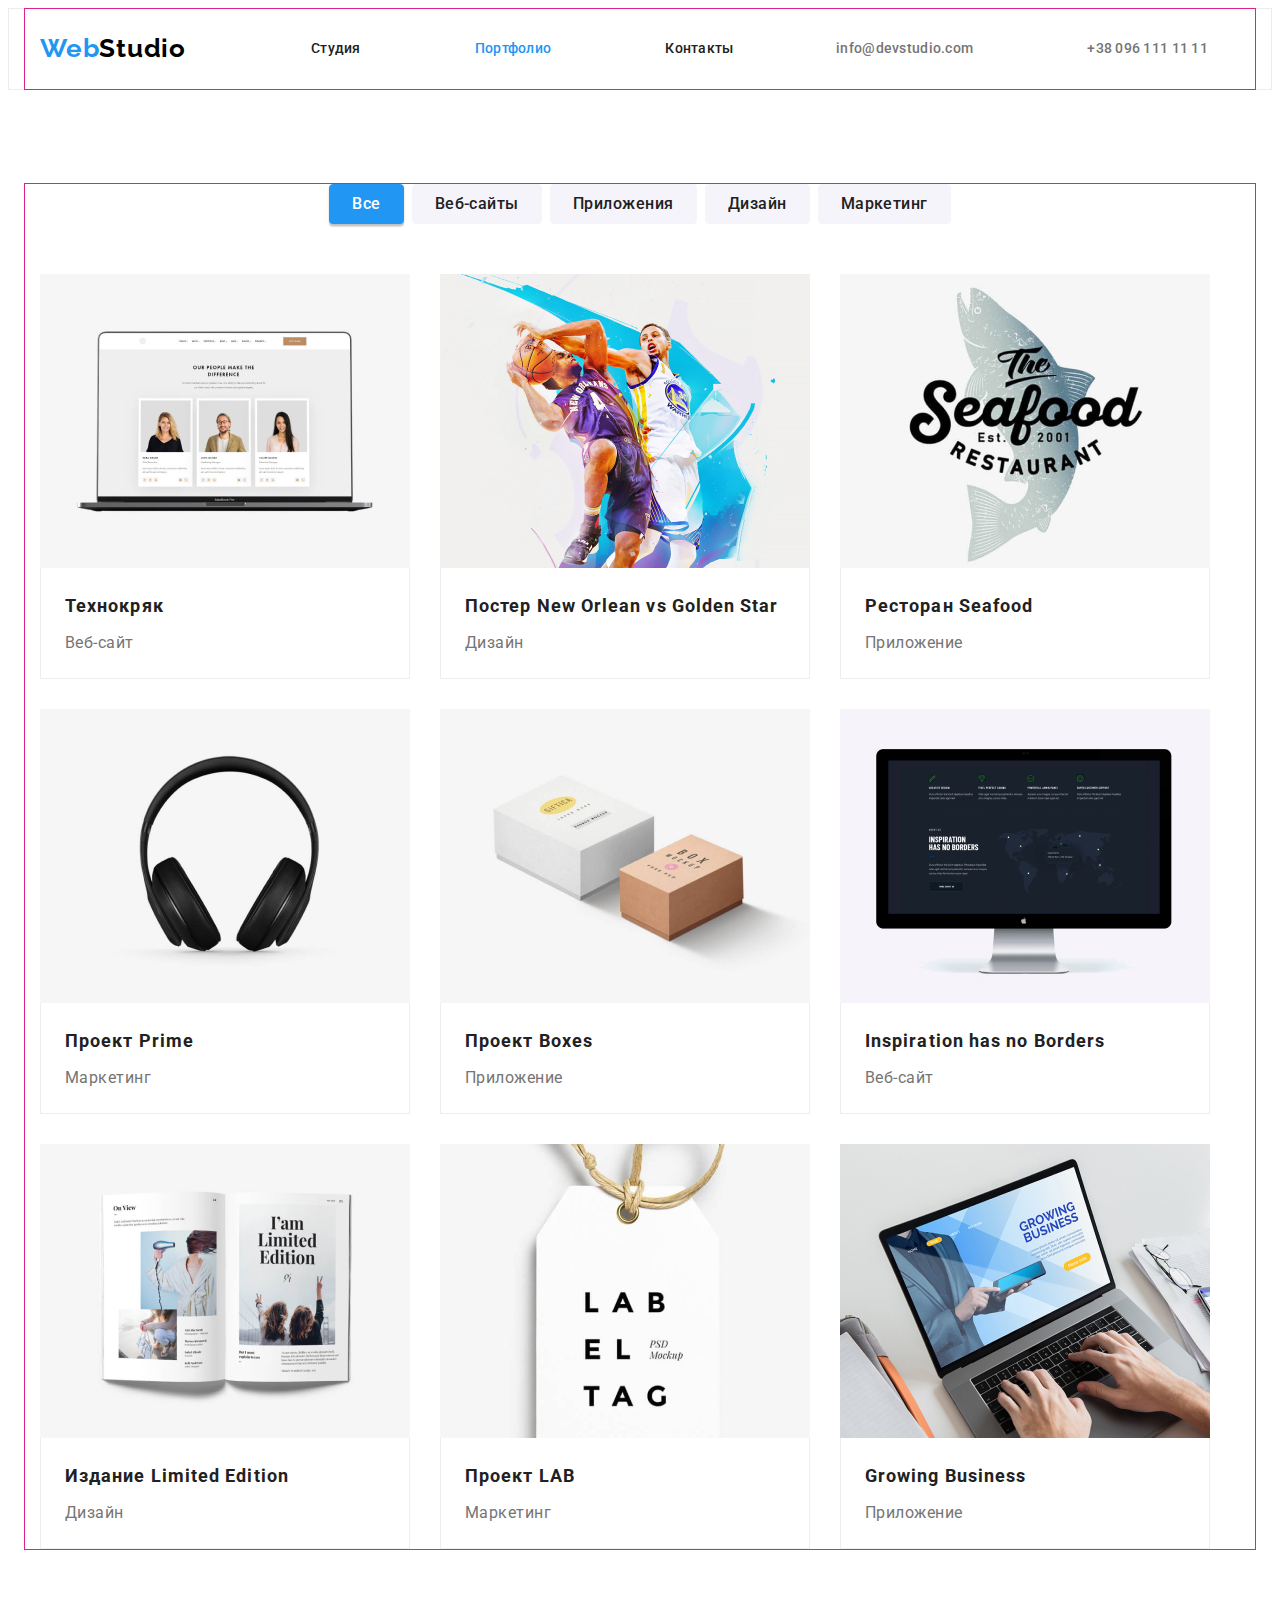
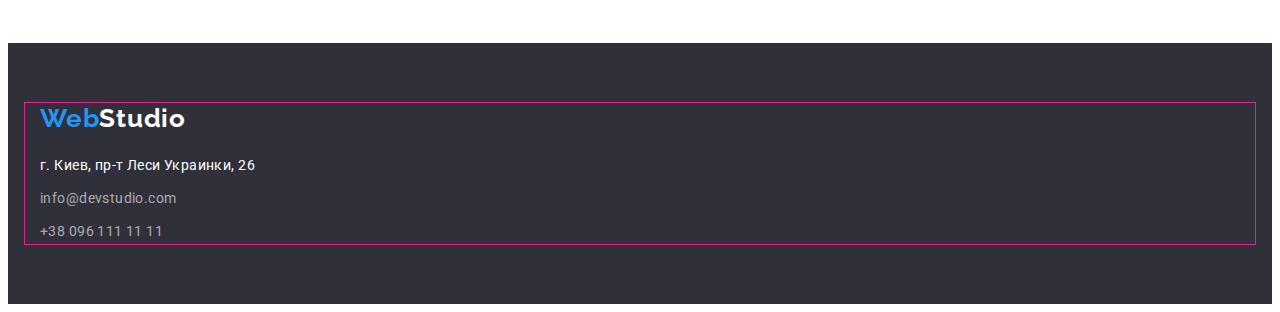
==== portfolio.html @ ac84b29f "change" ====
<!DOCTYPE html>
<html lang="ru">
<head>
    <meta charset="UTF-8">
    <meta http-equiv="X-UA-Compatible" content="IE=edge">
    <meta name="viewport" content="width=device-width, initial-scale=1.0">
    <link rel="preconnect" href="https://fonts.googleapis.com">
    <link rel="preconnect" href="https://fonts.gstatic.com" crossorigin>
    <link href="https://fonts.googleapis.com/css2?family=Raleway:wght@700&family=Roboto:wght@400;500;700;900&display=swap"
        rel="stylesheet">
        <link rel="stylesheet" href="https://cdnjs.cloudflare.com/ajax/libs/modern-normalize/1.1.0/modern-normalize.min.css"
            integrity="sha512-wpPYUAdjBVSE4KJnH1VR1HeZfpl1ub8YT/NKx4PuQ5NmX2tKuGu6U/JRp5y+Y8XG2tV+wKQpNHVUX03MfMFn9Q=="
            crossorigin="anonymous" referrerpolicy="no-referrer" />
    <link rel="stylesheet" href="./css/styles.css">
    <title>Портфолио</title>
</head>
<body>
    <header class="header">
        <div class="container">
        <nav class="header-navigation">
            <a href="" lang="en" class="logo link"><span class="accent">Web</span>Studio</a>
            <ul class="header-list list"> 
                <li class="header-item"><a href="./index.html" class="header-link link">Студия</a></li>
                <li class="header-item"><a href="" class="header-link link current">Портфолио</a></li>
                <li class="header-item"><a href="" class="header-link link">Контакты</a></li>
            </ul>
        </nav> 
            <ul class="header-list-contacts list">
                <li class="header-item-contacts"><a href="mailto:info@devstudio.com" class="header-link-contacts link">info@devstudio.com</a></li>
                <li class="header-item-contacts"><a href="tel:+380961111111" class="header-link-contacts link">+38 096 111 11 11</a></li>
            </ul>
        </div>
    </header>
    <main>
        <section class="portfolio section">
            <div class="container">
                <h1  class="portfolio-top-title visually-hidden">Портфолио</h1>
            <ul class="portfolio-btn-list list">
                <li class="portfolio-btn-item"> <button type="button" class="portfolio-btn current-btn">Все</button> </li>
                <li class="portfolio-btn-item"><button type="button" class="portfolio-btn">Веб-сайты</button></li>
                <li class="portfolio-btn-item"><button type="button" class="portfolio-btn">Приложения</button></li>
                <li class="portfolio-btn-item"><button type="button" class="portfolio-btn">Дизайн</button></li>
                <li class="portfolio-btn-item"><button type="button" class="portfolio-btn">Маркетинг</button></li>
            </ul> 
            <ul class="portfolio-list list">
                <li class="portfolio-item">                                                           
                        <img src="./images/box4.jpg" alt="Веб-сайт" width="370">
                        <div class="portfolio-content">
                        <h2 class="portfolio-bottom-title">Технокряк</h2>
                        <p class="portfolio-text">Веб-сайт</p></div>
                </li>
                <li class="portfolio-item">                        
                        <img src="./images/box5.jpg" alt="Постер" width="370">
                        <div class="portfolio-content">
                        <h2 class="portfolio-bottom-title">Постер <span lang="en">New Orlean vs Golden Star</span> </h2>
                        <p class="portfolio-text">Дизайн</p> </div>
                </li> 
                <li class="portfolio-item">                         
                        <img src="./images/box6.jpg" alt="Ресторан " width="370">
                        <div class="portfolio-content">
                        <h2 class="portfolio-bottom-title">Ресторан <span lang="en">Seafood</span></h2>
                        <p class="portfolio-text">Приложение</p></div>
                </li>
                <li class="portfolio-item">                         
                        <img src="./images/box7.jpg" alt="Наушники" width="370">
                        <div class="portfolio-content">
                        <h2 class="portfolio-bottom-title">Проект <span lang="en">Prime</span></h2>
                        <p class="portfolio-text">Маркетинг</p> </div>
                </li>
                <li class="portfolio-item">                        
                        <img src="./images/box8.jpg" alt="Упаковка" width="370">
                        <div class="portfolio-content">
                        <h2 class="portfolio-bottom-title">Проект <span lang="en">Boxes</span></h2>
                        <p class="portfolio-text">Приложение</p> </div>
                </li>
                <li class="portfolio-item">                         
                        <img src="./images/box9.jpg" alt="Монитор" width="370">
                        <div class="portfolio-content">
                        <h2 lang="en" class="portfolio-bottom-title">Inspiration has no Borders</h2>
                        <p class="portfolio-text">Веб-сайт</p> </div>
                </li>
                <li class="portfolio-item">                        
                        <img src="./images/box10.jpg" alt="Журнал" width="370">
                        <div class="portfolio-content">
                        <h2 class="portfolio-bottom-title">Издание <span lang="en">Limited Edition</span></h2>
                        <p class="portfolio-text">Дизайн</p></div>
                </li>
                <li class="portfolio-item">                         
                        <img src="./images/box11.jpg" alt="Карточка" width="370">
                        <div class="portfolio-content">
                        <h2 class="portfolio-bottom-title">Проект <span lang="en">LAB</span></h2>
                        <p class="portfolio-text">Маркетинг</p></div>
                </li>
                <li class="portfolio-item">                        
                        <img src="./images/box12.jpg" alt="Ноутбук" width="370">
                        <div class="portfolio-content">
                        <h2 lang="en" class="portfolio-bottom-title">Growing Business</h2>
                        <p class="portfolio-text">Приложение</p> </div>
                </li>
            </ul>
            </div>
        </section>
    </main>
    <footer class="footer">
        <div class="container">
        <a href="" lang="en" class="logo-second link"><span class="accent">Web</span>Studio</a>
        <address class="footer-address">
            <ul class="footer-list list">
                <li class="footer-item-address">г. Киев, пр-т Леси Украинки, 26</li>
                <li class="footer-item mail"><a href="mailto:info@devstudio.com" class="footer-link link">info@devstudio.com</a></li>
                <li class="footer-item"><a href="tel:+380961111111" class="footer-link link">+38 096 111 11 11</a></li>
            </ul>
        </address>
        </div>
    </footer>
    
</body>
</html>
---- css/styles.css ----
:root {
  --body-color:#ffffff;/* колір фону сайту*/
  --logo-top-color: #000000; /* лого хедер*/
  --logo-bottom-color:#FFFFFF;/* лого футер*/
  --accent-color: #2196F3; /*  лого веб*/
  --header-color:  #212121;;/* колір посилань*/
  --hover-color:#2196F3;/* колір посилань при ховері*/
  --current-color:#2196F3; /* знаходження на поточному посиланні*/
  --hero-color:#2F303A;/* колір фону героя*/
  --top-title-color:  #FFFFFF;/* колір заголовку 1 студія*/
  --bottom-title-color: #212121;/* колір заголовку 2 студія*/
  --second-title-color:#212121;/* колір заголовку 3 студія*/
  --third-title-color:#212121;/* колір заголовку 1 портфоліо*/
  --top-btn-color: #FFFFFF;/* колір тексту кнопки студія*/
  --hover-btn-color:#188CE8;/* колір тексту кнопки студія при ховері*/
  --second-btn-color: #212121;/* колір тексту кнопки портфоліо*/
  --bacground-btn-color:#F5F4FA;/* колір фону кнопки портфоліо*/
  --top-text-color:#757575;/* колір тексту 1 студія*/
  --bottom-text-color: #757575;/* колір тексту 2 студія*/
  --second-text-color:#757575;/* колір тексту портфоліо*/
  --team-color:#FFFFFF;/* колір фону команда*/
  --team-fon-color:#F5F4FA;/* колір фону секціі команда*/
  --footer-color:#2F303A;/* колір фону футер*/
  --address-color:#FFFFFF;/* колір адреси*/
  --contacts-color: rgba(255, 255, 255, 0.6);/* колір пошти тел*/
  --portfolio-fon-color:#FFFFFF;/* колір фону карток портфоліо*/
  --first-margin:30px;
  --second-margin:30px;
 }
body {
  font-family: 'Roboto',sans-serif;
  font-size: 14px;

  color: var(--top-text-color);
  background-color:var(--body-color);
}
p,
h1,
h2,
h3,
h4,
h5,
h6 {
  margin: 0;
}
ul,
ol {
  padding-left: 0;
  margin: 0;
}
img {
  display: block;
  max-width: 100%;
  height: auto;
}
.link {
  text-decoration: none;
}
.list {
  list-style: none;
}
.container {
  width: 1200px;
  padding-left: 15px;
  padding-right: 15px;
  margin: 0 auto;
  outline: 1px solid rgb(224, 34, 145);
}
.section{
  padding-top: 94px;
  padding-bottom: 94px;
}
.visually-hidden {
  position: absolute;
  white-space: nowrap;
  width: 1px;
  height: 1px;
  overflow: hidden;
  border: 0;
  padding: 0;
  clip: rect(0 0 0 0);
  clip-path: inset(50%);
  margin: -1px;
}

/*-----------HEADER-----------*/

.header{
  border: 1px solid #ECECEC;
}
.header .container{
  display: flex;
  align-items: center;
}
.header-navigation{
  display: flex;
}
.logo {
font-family: 'Raleway','Tahoma', sans-serif;
font-weight: 700;
font-size: 26px;
line-height: 1.19;
letter-spacing: 0.03em;

padding-top: 24px;
padding-bottom: 24px;

color: var(--logo-top-color);

}
.accent{
font-family: 'Raleway','Tahoma', sans-serif;
font-weight: 700;
font-size: 26px;
line-height: 1.19;
letter-spacing: 0.03em;

color: var(--accent-color)
}
.header-list{
display: flex;
align-items: center;
margin-left: 93px;
}
.header-link{
font-weight: 500;
font-size: 14px;
line-height: 1.14;
letter-spacing: 0.02em;

display: inline-block;
padding:32px;

color: var(--header-color);
}
.header-link:hover,
.header-link:focus {
color:var(--hover-color);
}
.current{
color: var(--current-color);
}
.header-item + .header-item{
margin-left: 50px;
}
.header-list-contacts{
display: flex;
margin-left: auto;
}
.header-link-contacts{
font-weight: 500;
font-size: 14px;
line-height: 1.14;
letter-spacing: 0.02em;

display: inline-block;
padding: 32px;
color: var(--top-text-color);
}
.header-link-contacts:hover,
.header-link-contacts:focus {
color:var(--hover-color);
}
.header-item-contacts + .header-item-contacts{
margin-left: 50px;
}

/*-----------HERO-----------*/

.hero{
padding-top: 200px;
padding-bottom: 200px;
text-align: center;

background-color: var(--hero-color);
}
.hero-title{
font-family: 'Roboto';
font-weight: 900;
font-size: 44px;
line-height: 1.36;
letter-spacing: 0.06em;
text-transform: uppercase;
text-align: center;
width: 696px;
display: inline-block;

margin-bottom: var(--second-margin);

color: var(--top-title-color);
}
.hero-btn { 
min-width: 200px;
height: 50px;
font-family: inherit;
font-weight: 700;
font-size: 16px;
line-height: 1.88;
text-align: center;
letter-spacing: 0.06em;

display: block;
margin: 0 auto;
border: 1px solid #2196F3;
box-shadow: 0px 4px 4px rgba(0, 0, 0, 0.15);
border-radius: 4px;

color: var(--top-btn-color);
background-color:var(--accent-color) ;
}

.hero-btn:hover,
.hero-btn:focus{
background-color:var(--hover-btn-color) ; 
}

/*-------------FEATURE---------------*/

.feature{
  padding-bottom: 47px;
}
.feature-list{
  display: flex;
}
.feature-item{
  width: 270px;
}
.feature-item + .feature-item{
 margin-left: var(--first-margin);
}

.feature-bottom-title{
font-family: 'Roboto';
font-size: 14px;
line-height: 1.14;
letter-spacing: 0.03em;
text-transform: uppercase;
margin-bottom: 10px;

color: var(--second-title-color);
}
.feature-text{
font-size: 14px;
line-height: 1.71;
letter-spacing: 0.03em;

color: var(--top-text-color);
}

/*-----------------work----------------*/

.work{
  padding-top: 47px;
}
.work-title,
.team-top-title{
font-family: 'Roboto';
font-size: 36px;
line-height: 1.17;
text-align: center;
letter-spacing: 0.03em;

margin-bottom: 50px;

color: var(--bottom-title-color);
}
.work-list{
  display: flex;
}
.work-item + .work-item{
  margin-left: var(--first-margin);
}

/*---------------team--------------------*/

.team{
  background-color:var(--team-fon-color);
}
.team-top-title{
  margin-bottom: 50px;
}
.team-list{
  display: flex;
}
.team-item + .team-item{
  margin-left: var(--first-margin);
}
.team-item{
  background-color: var(--team-color);
  box-shadow: 0px 1px 3px rgba(0, 0, 0, 0.12), 0px 1px 1px rgba(0, 0, 0, 0.14), 0px 2px 1px rgba(0, 0, 0, 0.2);
  border-radius: 0px 0px 4px 4px;
  overflow: hidden;

  padding-bottom: 30px;
}
.team-img{
  margin-bottom: var(--second-margin);
}
.team-bottom-title{
font-family: 'Roboto';
font-weight: 500;
font-size: 16px;
line-height: 1.19;
text-align: center;
letter-spacing: 0.03em;

margin-bottom: 10px;

color: var(--second-title-color);
}
.team-text{
font-size: 16px;
line-height: 1.19;
text-align: center;
letter-spacing: 0.03em;

color: var(--bottom-text-color);
}

/*-------------footer----------*/

.footer{
  padding-top: 60px;
  padding-bottom:60px ;
    
  background-color: var(--footer-color);
}
.logo-second{
font-family: 'Raleway','Tahoma', sans-serif;
font-weight: 700;
font-size: 26px;
line-height: 1.19;
letter-spacing: 0.03em; 

color:var(--logo-bottom-color);
}
.footer-list{
  font-style: normal;
}
.footer-link{
font-size: 14px;
line-height:1.71;
letter-spacing: 0.03em;
color: var(--contacts-color);

}
.footer-link:hover,
.footer-link:focus {
  color:var(--hover-color);
}
.footer-address{
  margin-top: 20px;
}
.footer-item-address{
font-size: 14px;
line-height: 1.71;
letter-spacing: 0.03em;

margin-bottom: 9px;

color:var(--address-color);
}
.mail{
  margin-bottom: 9px;
}


/*---------------hero portfolio-------------------*/
.portfolio-btn-list{
  display: flex;
  justify-content: center;
  margin-bottom: 50px;
}
.portfolio-btn-item + .portfolio-btn-item{
  margin-left: 8px;
}
.portfolio-btn {
font-family: inherit;
font-weight: 500;
font-size: 16px;
line-height: 1.62;
text-align: center;
letter-spacing: 0.03em;
cursor: pointer;

padding: 6px 22px;
border: 1px solid #F5F4FA;
border-radius: 4px;

color:var(--second-btn-color);
background-color:var(--bacground-btn-color);
}
.current-btn{
  border: 1px solid #2196F3;
  box-shadow: 0px 3px 1px rgba(0, 0, 0, 0.1), 0px 1px 2px rgba(0, 0, 0, 0.08), 0px 2px 2px rgba(0, 0, 0, 0.12);
  border-radius: 4px;

  color: var(--top-btn-color);
  background-color: var(--current-color);
}
.portfolio-btn:hover,
.portfolio-btn:focus{
  border: 1px solid #2196F3;
  box-shadow: 0px 3px 1px rgba(0, 0, 0, 0.1), 0px 1px 2px rgba(0, 0, 0, 0.08), 0px 2px 2px rgba(0, 0, 0, 0.12);
  border-radius: 4px;

  color:var(--top-btn-color) ;
  background-color: var(--hover-color);
}
.portfolio-list{
  display: flex;
  flex-wrap: wrap;
  margin-left: -30px;
  margin-top: -30px;
}
.portfolio-item{
  flex-basis: calc(100%/3-30px);
  margin-left: 30px;
  margin-top: 30px;
}
.portfolio-content{
padding: 20px 24px;
border: 1px solid #EEEEEE;
border-top: none;
}
.portfolio-bottom-title {
font-family: 'Roboto';
font-size: 18px;
line-height: 2.0;
letter-spacing: 0.06em;

margin-bottom: 4px;

color: var(--third-title-color);
background-color:var(--portfolio-fon-color);
}
.portfolio-text {
font-size: 16px;
line-height: 1.88;
letter-spacing: 0.03em;

color: var(--second-text-color);
background-color:var(--portfolio-fon-color);
}
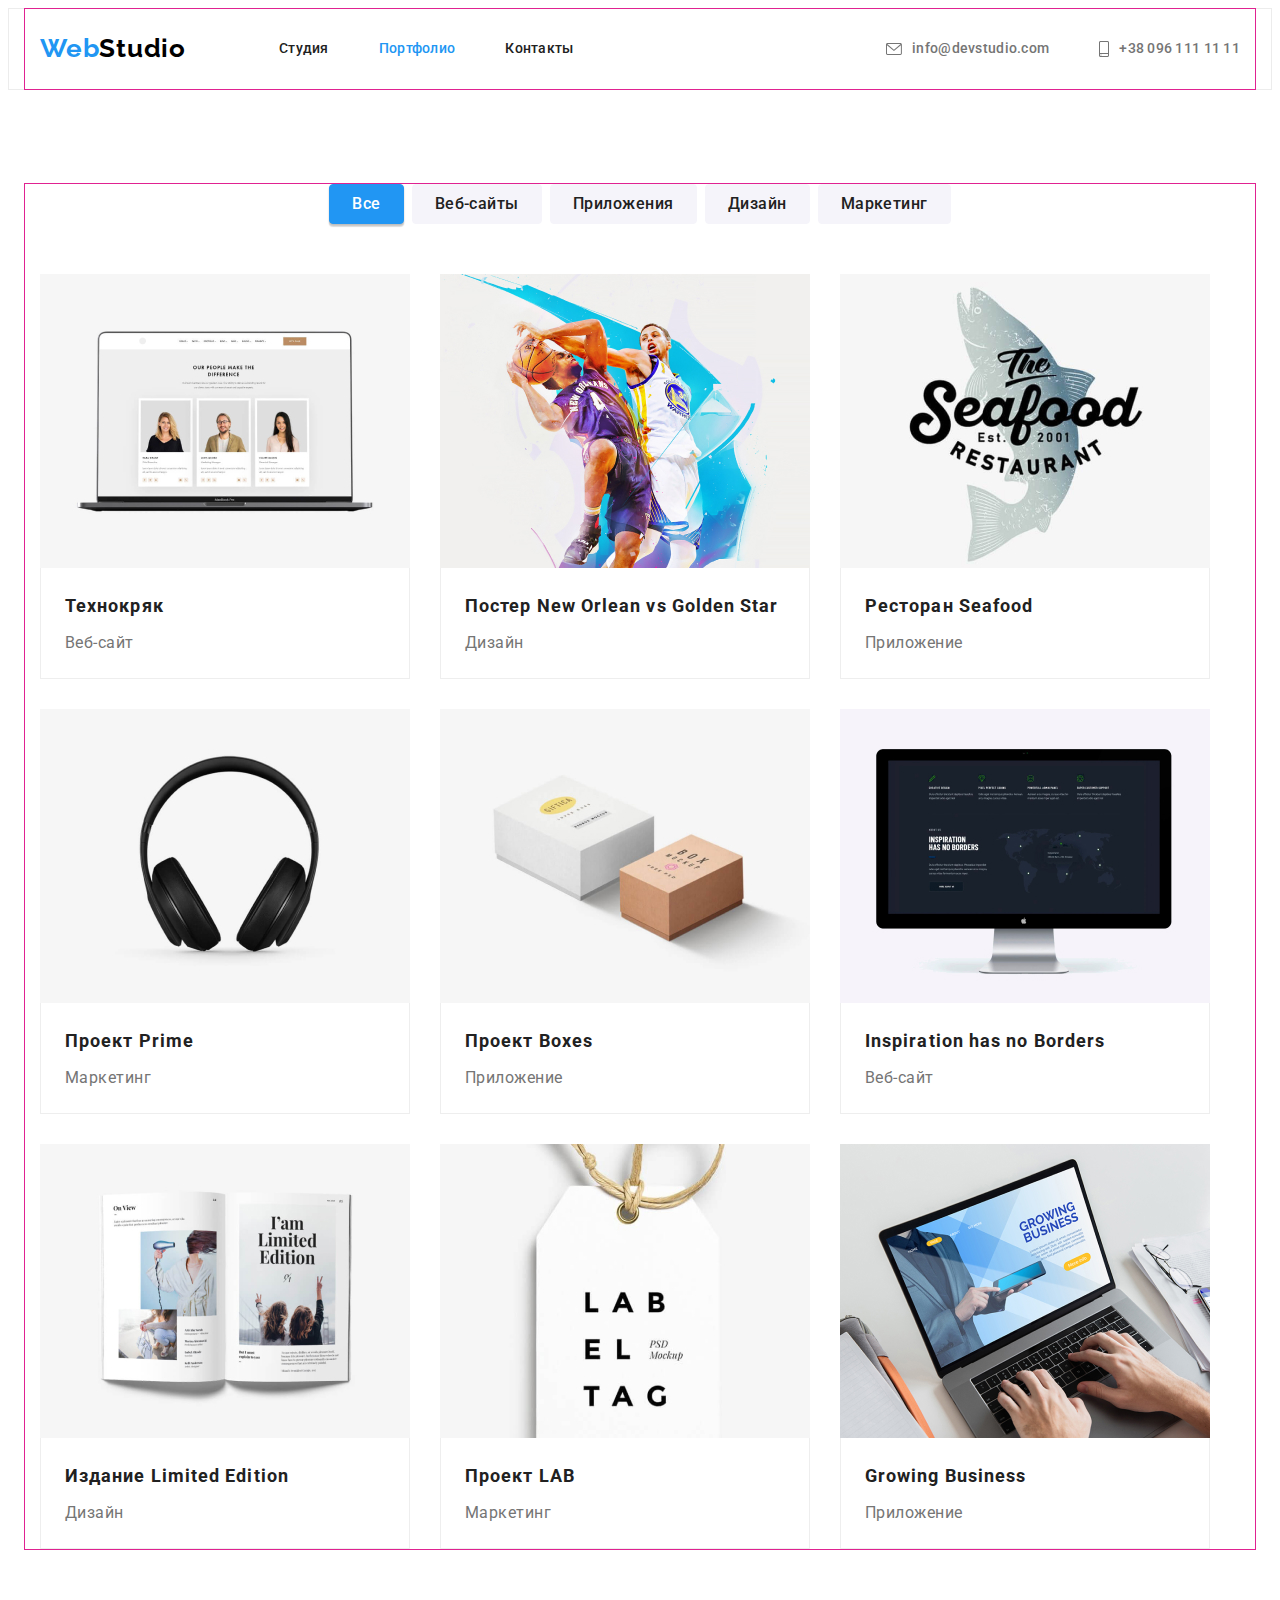
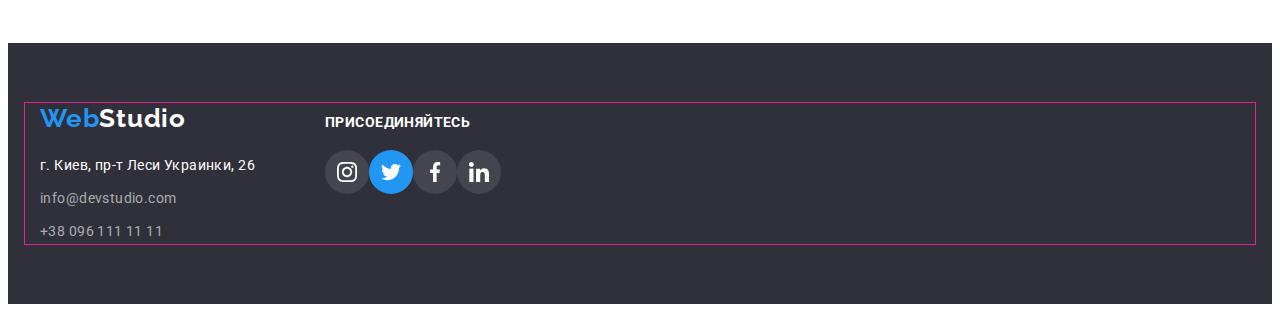
==== commit dc765408: "change color heder contacts" ====
--- a/portfolio.html
+++ b/portfolio.html
@@ -26,8 +26,14 @@
             </ul>
         </nav> 
             <ul class="header-list-contacts list">
-                <li class="header-item-contacts"><a href="mailto:info@devstudio.com" class="header-link-contacts link">info@devstudio.com</a></li>
-                <li class="header-item-contacts"><a href="tel:+380961111111" class="header-link-contacts link">+38 096 111 11 11</a></li>
+                <li class="header-item-contacts"><a href="mailto:info@devstudio.com" class="header-link-contacts link">
+                    <svg class="icon-envelope current" width="16" height="12">
+                        <use href="./images/icons.svg#icon-envelope"></use>
+                    </svg> info@devstudio.com</a></li>
+                <li class="header-item-contacts"><a href="tel:+380961111111" class="header-link-contacts link">
+                    <svg class="icon-smartphone" width="10" height="16">
+                        <use href="./images/icons.svg#icon-smartphone"></use>
+                    </svg> +38 096 111 11 11</a></li>
             </ul>
         </div>
     </header>
@@ -102,7 +108,8 @@
         </section>
     </main>
     <footer class="footer">
-        <div class="container">
+        <div class="container footer-contacts">
+            <div class="addresses">
         <a href="" lang="en" class="logo-second link"><span class="accent">Web</span>Studio</a>
         <address class="footer-address">
             <ul class="footer-list list">
@@ -111,6 +118,28 @@
                 <li class="footer-item"><a href="tel:+380961111111" class="footer-link link">+38 096 111 11 11</a></li>
             </ul>
         </address>
+            </div>
+           <div class="social">
+            <p class="footer-text">присоединяйтесь</p>
+            <ul class="footer-soc-list list">
+                <li class="footer-soc-item"><a class="footer-soc-link" href="">
+                        <svg class="footer-soc-icon" width="20" height="20">
+                            <use href="./images/icons.svg#icon-instagram-2"></use>
+                        </svg></a></li>
+                <li class="footer-soc-item"><a class="footer-soc-link current" href="">
+                        <svg class="footer-soc-icon" width="20" height="20">
+                            <use href="./images/icons.svg#icon-twitter-1"></use>
+                        </svg></a></li>
+                <li class="footer-soc-item"><a class="footer-soc-link" href="">
+                        <svg class="footer-soc-icon" width="20" height="20">
+                            <use href="./images/icons.svg#icon-facebook-1"></use>
+                        </svg></a></li>
+                <li class="footer-soc-item"><a class="footer-soc-link" href="">
+                        <svg class="footer-soc-icon" width="20" height="20">
+                            <use href="./images/icons.svg#icon-linkedin-1"></use>
+                        </svg></a></li>
+            </ul>
+            </div>
         </div>
     </footer>
     
--- a/css/styles.css
+++ b/css/styles.css
@@ -128,8 +128,9 @@
 line-height: 1.14;
 letter-spacing: 0.02em;
 
-display: inline-block;
-padding:32px;
+display: block;
+padding-top: 32px;
+padding-bottom: 32px;
 
 color: var(--header-color);
 }
@@ -153,26 +154,69 @@
 line-height: 1.14;
 letter-spacing: 0.02em;
 
-display: inline-block;
-padding: 32px;
+display: flex;
+align-items: center;
+padding-top: 32px;
+padding-bottom: 32px;
+
 color: var(--top-text-color);
 }
 .header-link-contacts:hover,
 .header-link-contacts:focus {
 color:var(--hover-color);
 }
+.header-link-contacts.current{
+color: var(--current-color);
+}
 .header-item-contacts + .header-item-contacts{
 margin-left: 50px;
 }
+.header-item-contacts{
+display: flex;
+align-items: center;
+}
+.icon-envelope{
+  display: block;
+  cursor: pointer;
+  margin-right: 10px;
+  fill: #757575;
+}
+ .header-link-contacts.current .icon-envelope{
+fill: var(--current-color);
+}
+.header-link-contacts:hover .icon-envelope,
+.header-link-contacts:focus .icon-envelope{
+fill:var(--hover-color);
+}
+.icon-smartphone{
+  display: block;
+  cursor: pointer;
+  margin-right: 10px;
+  fill: #757575;
+}
+.header-link-contacts:hover .icon-smartphone,
+.header-link-contacts:focus .icon-smartphone{
+fill:var(--hover-color);
+}
 
 /*-----------HERO-----------*/
 
 .hero{
-padding-top: 200px;
-padding-bottom: 200px;
-text-align: center;
-
-background-color: var(--hero-color);
+  padding-top: 200px;
+  padding-bottom: 200px;
+  text-align: center;
+  max-width: 1600px;
+  height: 600px; 
+  margin-left: auto;
+  margin-right: auto;
+  background-image: linear-gradient(
+      rgba(47, 48, 58, 0.4),
+      rgba(47, 48, 58, 0.4)
+    ),
+    url(../images/hero.jpg);
+  background-repeat: no-repeat;
+  background-position: center;
+  background-size: cover;
 }
 .hero-title{
 font-family: 'Roboto';
@@ -219,6 +263,17 @@
 .feature{
   padding-bottom: 47px;
 }
+.feature-icon{
+display: flex;
+width: 270px;
+height: 120px;
+border-radius: 4px;
+justify-content: center;
+align-items: center;
+margin-bottom: 30px;
+
+background-color: #F5F4FA;
+}
 .feature-list{
   display: flex;
 }
@@ -228,7 +283,12 @@
 .feature-item + .feature-item{
  margin-left: var(--first-margin);
 }
-
+.antenna{
+  width: 270px;
+  height: 120px;
+  border-radius: 4px;
+  background-color: #F5F4FA;
+}
 .feature-bottom-title{
 font-family: 'Roboto';
 font-size: 14px;
@@ -253,7 +313,8 @@
   padding-top: 47px;
 }
 .work-title,
-.team-top-title{
+.team-top-title,
+.clients-title{
 font-family: 'Roboto';
 font-size: 36px;
 line-height: 1.17;
@@ -275,9 +336,6 @@
 
 .team{
   background-color:var(--team-fon-color);
-}
-.team-top-title{
-  margin-bottom: 50px;
 }
 .team-list{
   display: flex;
@@ -314,10 +372,84 @@
 text-align: center;
 letter-spacing: 0.03em;
 
+margin-bottom: 16px;
+
 color: var(--bottom-text-color);
 }
-
-/*-------------footer----------*/
+.team-soc-list{
+  display: flex;
+  justify-content: center;
+}
+.team-soc-item + .team-soc-item{
+  margin-left: 10px;
+}
+.team-soc-link{
+  width: 44px;
+  height: 44px;
+  border-radius: 50%;
+  display: flex;
+  background-color: #FFFFFF;
+  justify-content: center;
+  align-items: center;
+}
+.team-soc-icon{
+  fill: #AFB1B8;
+}
+.team-soc-link:hover,
+.team-soc-link:focus{
+  background-color: #2196F3;
+}
+.team-soc-link.current{
+background-color: #2196F3;
+}
+.team-soc-link:hover .team-soc-icon,
+.team-soc-link:focus .team-soc-icon{
+  fill:#FFFFFF ;
+}
+.team-soc-link.current .team-soc-icon{
+fill: #FFFFFF ;
+}
+
+/*---------------clients-------------------*/
+
+.clients-list{
+  display: flex;
+  justify-content: center;
+}
+.clients-link{
+  display: flex;
+  justify-content: center;
+  align-items: center;
+  width: 170px;
+  height: 92px;
+  border: 1px solid #AFB1B8;
+  border-radius: 4px;
+  background-color: #FFFFFF;
+}
+.clients-item + .clients-item{
+  margin-left: 30px;
+}
+.clients-icon{
+  fill: #AFB1B8;
+}
+.clients-link:hover,
+.clients-link:focus{
+  border: 1px solid #2196F3;
+  background-color:#FFFFFF;
+}
+.clients-link:hover .clients-icon,
+.clients-link:focus .clients-icon{
+  fill:#2196F3;
+}
+.clients-link.current{
+  border: 1px solid #2196F3;
+  background-color: #FFFFFF;
+}
+.clients-link.current .clients-icon{
+  fill:#2196F3;
+}
+
+/*---------------footer-------------------*/
 
 .footer{
   padding-top: 60px;
@@ -363,6 +495,50 @@
 .mail{
   margin-bottom: 9px;
 }
+.footer-text{
+font-weight: 700;
+line-height: 16px;
+letter-spacing: 0.03em;
+text-transform: uppercase;
+
+margin-bottom: 20px;
+
+color: #FFFFFF;
+}
+.footer-contacts{
+  display: flex;
+  align-items: baseline;
+}
+.social{
+  margin-left: 70px;
+}
+.footer-soc-list{
+  display: flex;
+  justify-content: center;
+  
+}
+.footer-soc-link{
+  width: 44px;
+  height: 44px;
+  border-radius: 50%;
+  display: flex;
+  background-color: rgba(255, 255, 255, 0.1);;
+  justify-content: center;
+  align-items: center;
+}
+.footer-soc-icon{
+  fill: #FFFFFF;
+}
+.footer-soc-link:hover,
+.footer-soc-link:focus{
+  background-color:#2196F3;
+}
+.footer-soc-link.current{
+  background-color:#2196F3;
+}
+.footer-soc-link.current .footer-soc-icon{
+  fill: #FFFFFF;
+}
 
 
 /*---------------hero portfolio-------------------*/
@@ -417,6 +593,10 @@
   flex-basis: calc(100%/3-30px);
   margin-left: 30px;
   margin-top: 30px;
+  cursor: pointer;
+}
+.portfolio-item:hover{
+  box-shadow: 0px 1px 1px rgba(0, 0, 0, 0.12), 0px 4px 4px rgba(0, 0, 0, 0.06), 1px 4px 6px rgba(0, 0, 0, 0.16);
 }
 .portfolio-content{
 padding: 20px 24px;
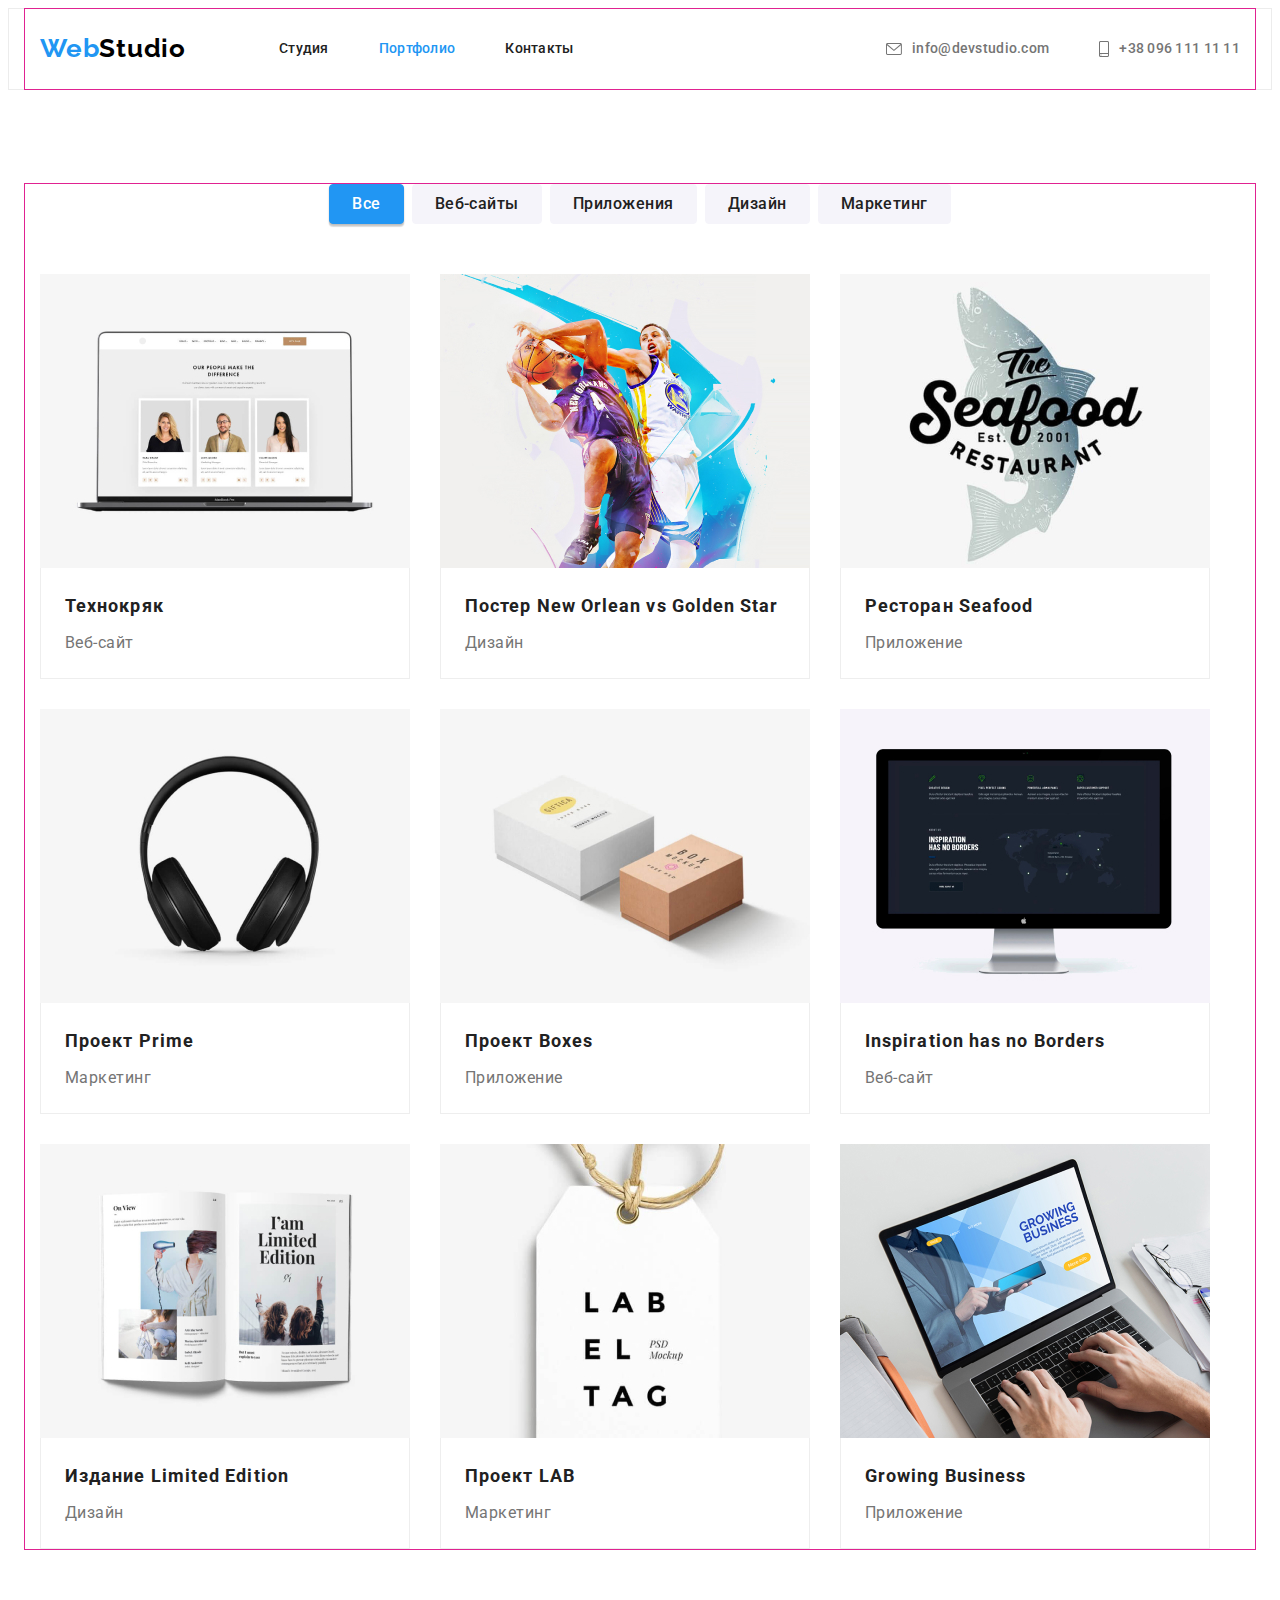
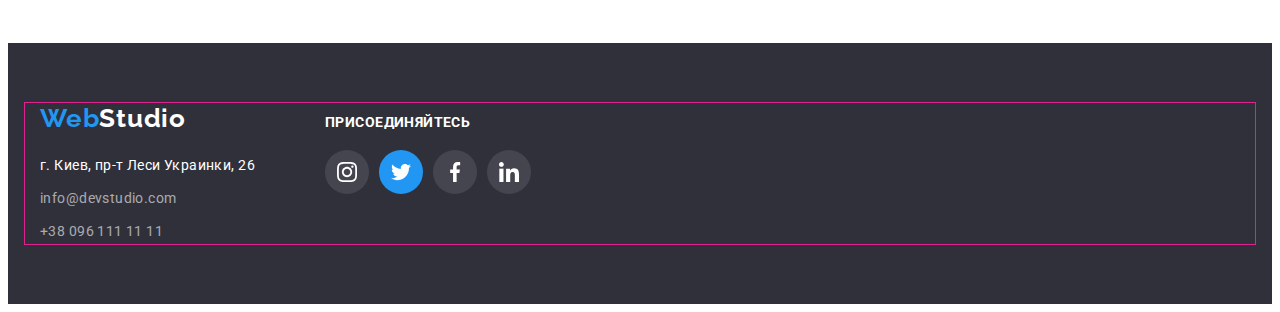
==== commit 0914f8dc: "add margin soc" ====
--- a/portfolio.html
+++ b/portfolio.html
@@ -117,8 +117,7 @@
                 <li class="footer-item mail"><a href="mailto:info@devstudio.com" class="footer-link link">info@devstudio.com</a></li>
                 <li class="footer-item"><a href="tel:+380961111111" class="footer-link link">+38 096 111 11 11</a></li>
             </ul>
-        </address>
-            </div>
+        </address></div>
            <div class="social">
             <p class="footer-text">присоединяйтесь</p>
             <ul class="footer-soc-list list">
@@ -142,6 +141,5 @@
             </div>
         </div>
     </footer>
-    
-</body>
+    </body>
 </html>--- a/css/styles.css
+++ b/css/styles.css
@@ -517,6 +517,9 @@
   justify-content: center;
   
 }
+.footer-soc-item + .footer-soc-item{
+  margin-left: 10px;
+}
 .footer-soc-link{
   width: 44px;
   height: 44px;
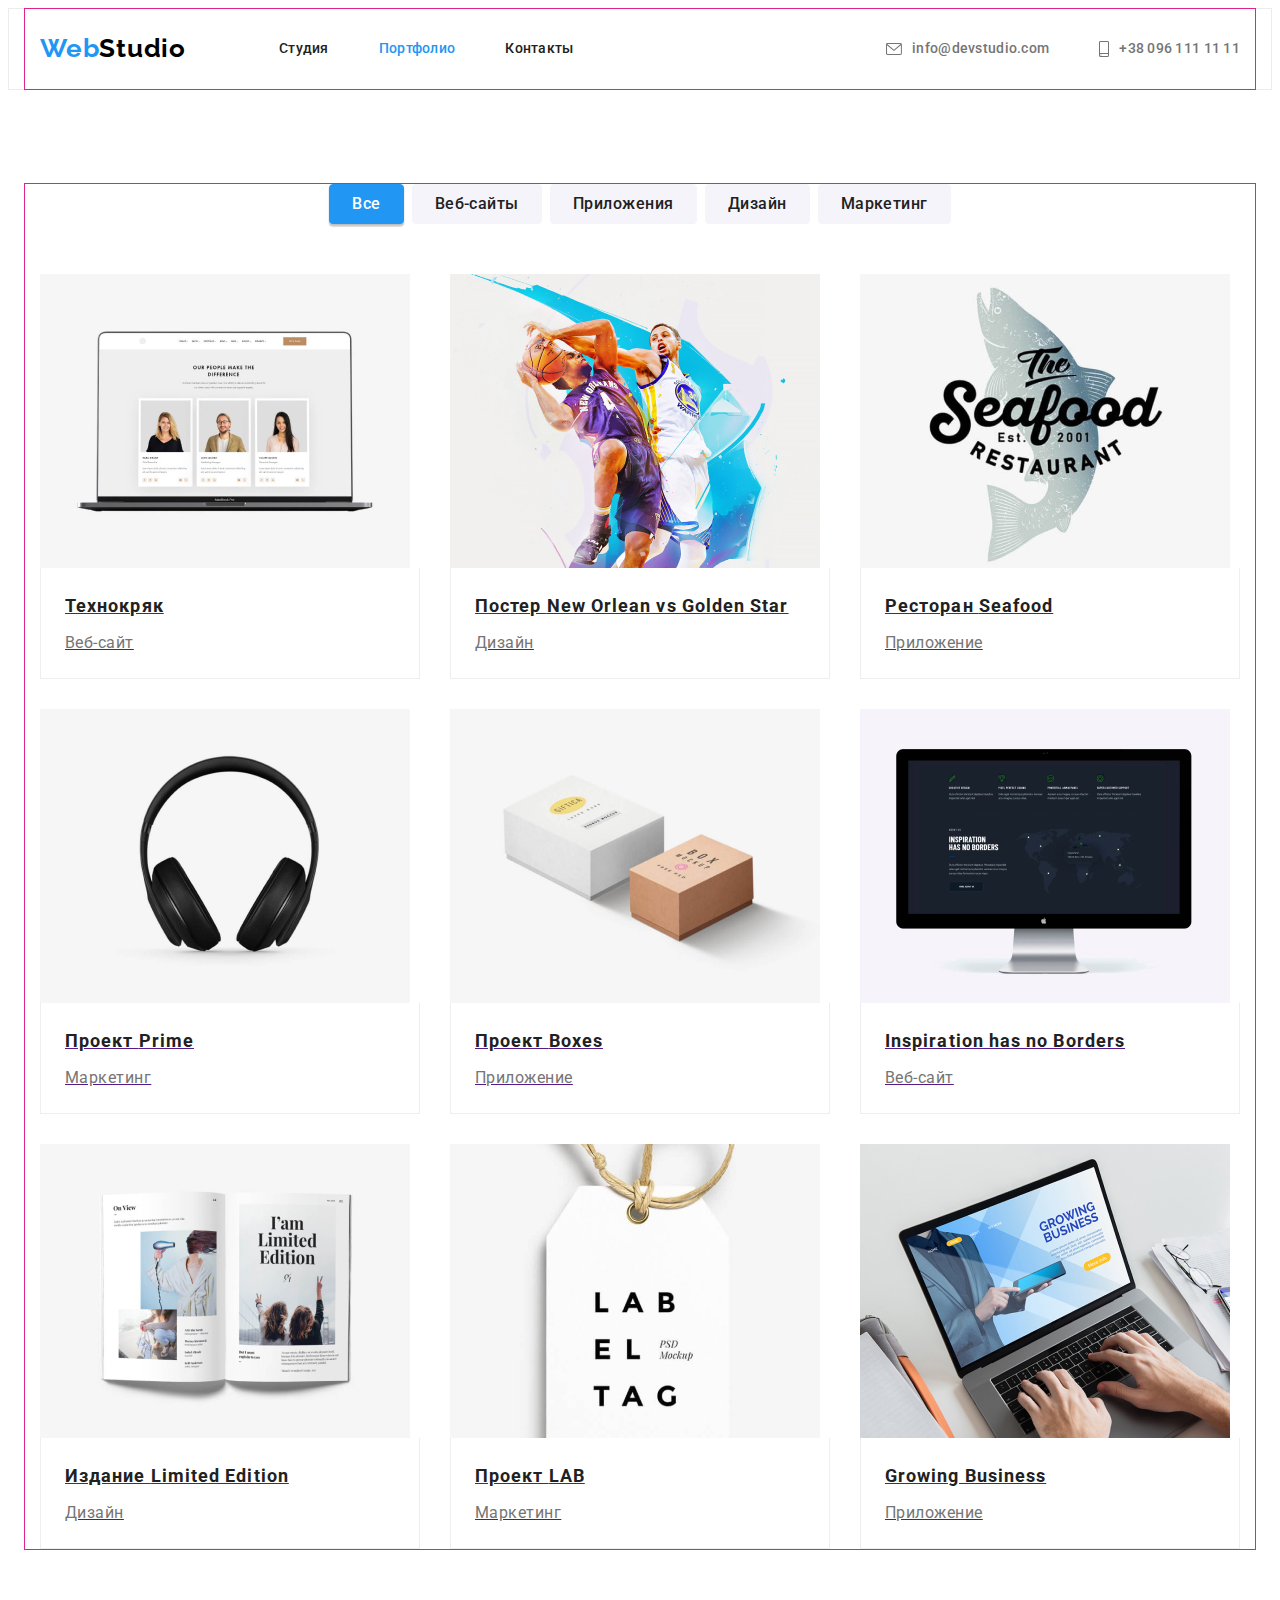
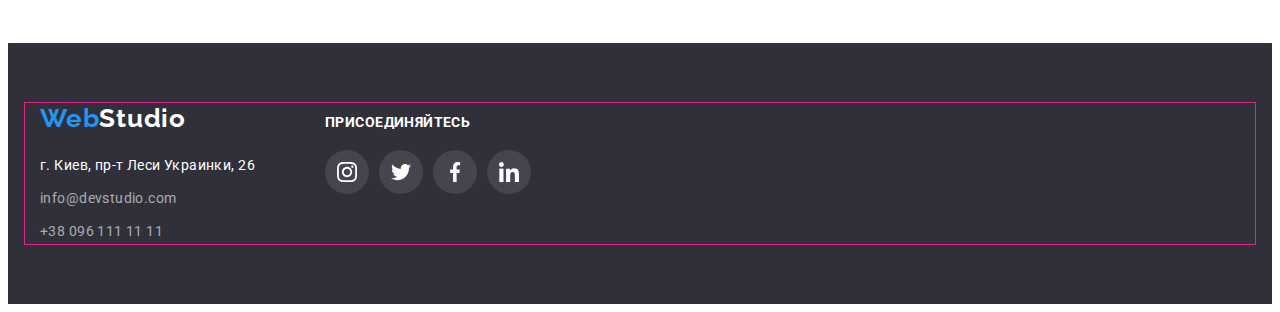
==== commit ee16c640: "add portfolio link" ====
--- a/portfolio.html
+++ b/portfolio.html
@@ -49,59 +49,68 @@
                 <li class="portfolio-btn-item"><button type="button" class="portfolio-btn">Маркетинг</button></li>
             </ul> 
             <ul class="portfolio-list list">
-                <li class="portfolio-item">                                                           
+                <li class="portfolio-item">   
+                    <a class="portfolio-link" href="">                                                       
                         <img src="./images/box4.jpg" alt="Веб-сайт" width="370">
                         <div class="portfolio-content">
                         <h2 class="portfolio-bottom-title">Технокряк</h2>
-                        <p class="portfolio-text">Веб-сайт</p></div>
+                        <p class="portfolio-text">Веб-сайт</p></div></a>
                 </li>
-                <li class="portfolio-item">                        
+                <li class="portfolio-item"> 
+                    <a class="portfolio-link" href="">
                         <img src="./images/box5.jpg" alt="Постер" width="370">
                         <div class="portfolio-content">
                         <h2 class="portfolio-bottom-title">Постер <span lang="en">New Orlean vs Golden Star</span> </h2>
-                        <p class="portfolio-text">Дизайн</p> </div>
+                        <p class="portfolio-text">Дизайн</p> </div></a>
                 </li> 
-                <li class="portfolio-item">                         
+                <li class="portfolio-item">  
+                    <a class="portfolio-link" href="">
                         <img src="./images/box6.jpg" alt="Ресторан " width="370">
                         <div class="portfolio-content">
                         <h2 class="portfolio-bottom-title">Ресторан <span lang="en">Seafood</span></h2>
-                        <p class="portfolio-text">Приложение</p></div>
+                        <p class="portfolio-text">Приложение</p></div></a>
                 </li>
-                <li class="portfolio-item">                         
+                <li class="portfolio-item"> 
+                    <a class="portfolio-link" href="">
                         <img src="./images/box7.jpg" alt="Наушники" width="370">
                         <div class="portfolio-content">
                         <h2 class="portfolio-bottom-title">Проект <span lang="en">Prime</span></h2>
-                        <p class="portfolio-text">Маркетинг</p> </div>
+                        <p class="portfolio-text">Маркетинг</p> </div></a>
                 </li>
-                <li class="portfolio-item">                        
+                <li class="portfolio-item">  
+                    <a class="portfolio-link" href="">
                         <img src="./images/box8.jpg" alt="Упаковка" width="370">
                         <div class="portfolio-content">
                         <h2 class="portfolio-bottom-title">Проект <span lang="en">Boxes</span></h2>
-                        <p class="portfolio-text">Приложение</p> </div>
+                        <p class="portfolio-text">Приложение</p> </div></a>
                 </li>
-                <li class="portfolio-item">                         
+                <li class="portfolio-item">    
+                    <a class="portfolio-link" href="">
                         <img src="./images/box9.jpg" alt="Монитор" width="370">
                         <div class="portfolio-content">
                         <h2 lang="en" class="portfolio-bottom-title">Inspiration has no Borders</h2>
-                        <p class="portfolio-text">Веб-сайт</p> </div>
+                        <p class="portfolio-text">Веб-сайт</p> </div></a>
                 </li>
-                <li class="portfolio-item">                        
+                <li class="portfolio-item">  
+                    <a class="portfolio-link" href="">
                         <img src="./images/box10.jpg" alt="Журнал" width="370">
                         <div class="portfolio-content">
                         <h2 class="portfolio-bottom-title">Издание <span lang="en">Limited Edition</span></h2>
-                        <p class="portfolio-text">Дизайн</p></div>
+                        <p class="portfolio-text">Дизайн</p></div></a>
                 </li>
-                <li class="portfolio-item">                         
+                <li class="portfolio-item">  
+                    <a class="portfolio-link" href="">
                         <img src="./images/box11.jpg" alt="Карточка" width="370">
                         <div class="portfolio-content">
                         <h2 class="portfolio-bottom-title">Проект <span lang="en">LAB</span></h2>
-                        <p class="portfolio-text">Маркетинг</p></div>
+                        <p class="portfolio-text">Маркетинг</p></div></a>
                 </li>
-                <li class="portfolio-item">                        
+                <li class="portfolio-item">   
+                    <a class="portfolio-link" href="">
                         <img src="./images/box12.jpg" alt="Ноутбук" width="370">
                         <div class="portfolio-content">
                         <h2 lang="en" class="portfolio-bottom-title">Growing Business</h2>
-                        <p class="portfolio-text">Приложение</p> </div>
+                        <p class="portfolio-text">Приложение</p> </div></a>
                 </li>
             </ul>
             </div>
--- a/css/styles.css
+++ b/css/styles.css
@@ -138,7 +138,7 @@
 .header-link:focus {
 color:var(--hover-color);
 }
-.current{
+.header-link.current{
 color: var(--current-color);
 }
 .header-item + .header-item{
@@ -161,13 +161,6 @@
 
 color: var(--top-text-color);
 }
-.header-link-contacts:hover,
-.header-link-contacts:focus {
-color:var(--hover-color);
-}
-.header-link-contacts.current{
-color: var(--current-color);
-}
 .header-item-contacts + .header-item-contacts{
 margin-left: 50px;
 }
@@ -179,10 +172,12 @@
   display: block;
   cursor: pointer;
   margin-right: 10px;
-  fill: #757575;
-}
- .header-link-contacts.current .icon-envelope{
-fill: var(--current-color);
+
+  fill: var(--top-text-color);
+}
+ .header-link-contacts:hover,
+.header-link-contacts:focus {
+color:var(--hover-color);
 }
 .header-link-contacts:hover .icon-envelope,
 .header-link-contacts:focus .icon-envelope{
@@ -192,7 +187,8 @@
   display: block;
   cursor: pointer;
   margin-right: 10px;
-  fill: #757575;
+
+  fill: var(--top-text-color);
 }
 .header-link-contacts:hover .icon-smartphone,
 .header-link-contacts:focus .icon-smartphone{
@@ -209,11 +205,13 @@
   height: 600px; 
   margin-left: auto;
   margin-right: auto;
+
   background-image: linear-gradient(
       rgba(47, 48, 58, 0.4),
       rgba(47, 48, 58, 0.4)
     ),
     url(../images/hero.jpg);
+
   background-repeat: no-repeat;
   background-position: center;
   background-size: cover;
@@ -263,6 +261,15 @@
 .feature{
   padding-bottom: 47px;
 }
+.feature-list{
+  display: flex;
+}
+.feature-item{
+  width: 270px;
+}
+.feature-item + .feature-item{
+ margin-left: var(--first-margin);
+}
 .feature-icon{
 display: flex;
 width: 270px;
@@ -270,24 +277,10 @@
 border-radius: 4px;
 justify-content: center;
 align-items: center;
+
 margin-bottom: 30px;
 
-background-color: #F5F4FA;
-}
-.feature-list{
-  display: flex;
-}
-.feature-item{
-  width: 270px;
-}
-.feature-item + .feature-item{
- margin-left: var(--first-margin);
-}
-.antenna{
-  width: 270px;
-  height: 120px;
-  border-radius: 4px;
-  background-color: #F5F4FA;
+background-color: var(--team-fon-color);
 }
 .feature-bottom-title{
 font-family: 'Roboto';
@@ -335,7 +328,7 @@
 /*---------------team--------------------*/
 
 .team{
-  background-color:var(--team-fon-color);
+   background-color:var(--team-fon-color);
 }
 .team-list{
   display: flex;
@@ -388,33 +381,31 @@
   height: 44px;
   border-radius: 50%;
   display: flex;
-  background-color: #FFFFFF;
   justify-content: center;
   align-items: center;
+
+  background-color: #FFFFFF;
 }
 .team-soc-icon{
   fill: #AFB1B8;
 }
 .team-soc-link:hover,
 .team-soc-link:focus{
-  background-color: #2196F3;
-}
-.team-soc-link.current{
-background-color: #2196F3;
+  background-color: var(--hover-color);
 }
 .team-soc-link:hover .team-soc-icon,
 .team-soc-link:focus .team-soc-icon{
   fill:#FFFFFF ;
 }
-.team-soc-link.current .team-soc-icon{
-fill: #FFFFFF ;
-}
 
 /*---------------clients-------------------*/
 
 .clients-list{
   display: flex;
   justify-content: center;
+}
+.clients-item + .clients-item{
+  margin-left: 30px;
 }
 .clients-link{
   display: flex;
@@ -424,29 +415,20 @@
   height: 92px;
   border: 1px solid #AFB1B8;
   border-radius: 4px;
+
   background-color: #FFFFFF;
-}
-.clients-item + .clients-item{
-  margin-left: 30px;
 }
 .clients-icon{
   fill: #AFB1B8;
 }
 .clients-link:hover,
 .clients-link:focus{
-  border: 1px solid #2196F3;
+  border: 1px solid var(--hover-color);
   background-color:#FFFFFF;
 }
 .clients-link:hover .clients-icon,
 .clients-link:focus .clients-icon{
-  fill:#2196F3;
-}
-.clients-link.current{
-  border: 1px solid #2196F3;
-  background-color: #FFFFFF;
-}
-.clients-link.current .clients-icon{
-  fill:#2196F3;
+  fill:var(--hover-color);
 }
 
 /*---------------footer-------------------*/
@@ -454,7 +436,7 @@
 .footer{
   padding-top: 60px;
   padding-bottom:60px ;
-    
+     
   background-color: var(--footer-color);
 }
 .logo-second{
@@ -495,6 +477,13 @@
 .mail{
   margin-bottom: 9px;
 }
+.footer-contacts{
+  display: flex;
+  align-items: baseline;
+}
+.social{
+  margin-left: 70px;
+}
 .footer-text{
 font-weight: 700;
 line-height: 16px;
@@ -505,17 +494,9 @@
 
 color: #FFFFFF;
 }
-.footer-contacts{
-  display: flex;
-  align-items: baseline;
-}
-.social{
-  margin-left: 70px;
-}
 .footer-soc-list{
   display: flex;
   justify-content: center;
-  
 }
 .footer-soc-item + .footer-soc-item{
   margin-left: 10px;
@@ -525,24 +506,18 @@
   height: 44px;
   border-radius: 50%;
   display: flex;
-  background-color: rgba(255, 255, 255, 0.1);;
   justify-content: center;
   align-items: center;
+
+  background-color: rgba(255, 255, 255, 0.1);
+}
+.footer-soc-link:hover,
+.footer-soc-link:focus{
+  background-color:var(--hover-color);
 }
 .footer-soc-icon{
   fill: #FFFFFF;
 }
-.footer-soc-link:hover,
-.footer-soc-link:focus{
-  background-color:#2196F3;
-}
-.footer-soc-link.current{
-  background-color:#2196F3;
-}
-.footer-soc-link.current .footer-soc-icon{
-  fill: #FFFFFF;
-}
-
 
 /*---------------hero portfolio-------------------*/
 .portfolio-btn-list{
@@ -592,13 +567,16 @@
   margin-left: -30px;
   margin-top: -30px;
 }
+.portfolio-link{
+  display: block;
+}
 .portfolio-item{
-  flex-basis: calc(100%/3-30px);
+  flex-basis: calc(100% / 3 - 30px);
   margin-left: 30px;
   margin-top: 30px;
   cursor: pointer;
 }
-.portfolio-item:hover{
+.portfolio-link:hover{
   box-shadow: 0px 1px 1px rgba(0, 0, 0, 0.12), 0px 4px 4px rgba(0, 0, 0, 0.06), 1px 4px 6px rgba(0, 0, 0, 0.16);
 }
 .portfolio-content{
